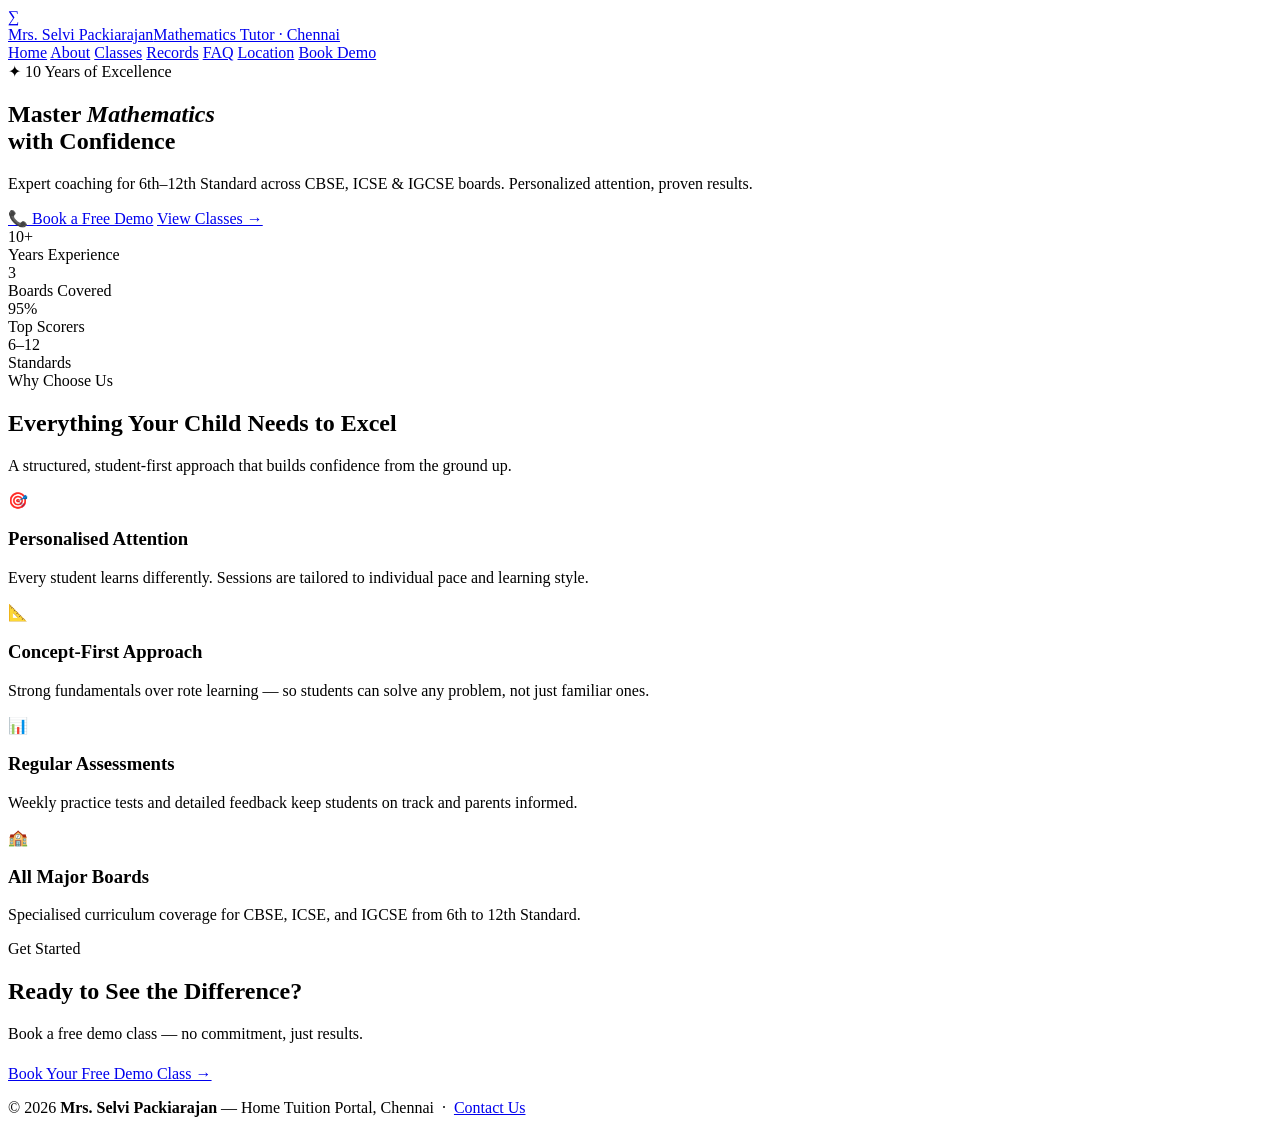
==== index.html @ a9583abf "Add files via upload" ====
<!DOCTYPE html>
<html lang="en">
<head>
  <meta charset="UTF-8">
  <meta name="viewport" content="width=device-width, initial-scale=1.0">
  <title>Home Tuition — Expert Mathematics (6th–12th)</title>
  <link rel="stylesheet" href="css/style.css">
</head>
<body>

<header>
  <div class="header-inner">
    <a class="site-brand" href="index.html">
      <div class="brand-icon">∑</div>
      <div class="brand-text">Mrs. Selvi Packiarajan<span>Mathematics Tutor · Chennai</span></div>
    </a>
    <nav>
      <a href="index.html" class="active">Home</a>
      <a href="about.html">About</a>
      <a href="classes.html">Classes</a>
      <a href="records.html">Records</a>
      <a href="faq.html">FAQ</a>
      <a href="location.html">Location</a>
      <a href="contact.html" class="nav-cta">Book Demo</a>
    </nav>
  </div>
</header>

<section class="home-hero">
  <div class="hero-badge">✦ 10 Years of Excellence</div>
  <h1>Master <em>Mathematics</em><br>with Confidence</h1>
  <p>Expert coaching for 6th–12th Standard across CBSE, ICSE &amp; IGCSE boards. Personalized attention, proven results.</p>
  <div class="hero-btns">
    <a href="contact.html" class="btn btn-primary">📞 Book a Free Demo</a>
    <a href="classes.html" class="btn btn-outline">View Classes →</a>
  </div>
  <div class="stats-row">
    <div class="stat-item">
      <div class="stat-number">10+</div>
      <div class="stat-label">Years Experience</div>
    </div>
    <div class="stat-item">
      <div class="stat-number">3</div>
      <div class="stat-label">Boards Covered</div>
    </div>
    <div class="stat-item">
      <div class="stat-number">95%</div>
      <div class="stat-label">Top Scorers</div>
    </div>
    <div class="stat-item">
      <div class="stat-number">6–12</div>
      <div class="stat-label">Standards</div>
    </div>
  </div>
</section>

<main>
  <div class="text-center">
    <div class="section-label">Why Choose Us</div>
    <h2>Everything Your Child Needs to Excel</h2>
    <p>A structured, student-first approach that builds confidence from the ground up.</p>
  </div>

  <div class="feature-grid">
    <div class="feature-card">
      <div class="feature-icon">🎯</div>
      <h3>Personalised Attention</h3>
      <p>Every student learns differently. Sessions are tailored to individual pace and learning style.</p>
    </div>
    <div class="feature-card">
      <div class="feature-icon">📐</div>
      <h3>Concept-First Approach</h3>
      <p>Strong fundamentals over rote learning — so students can solve any problem, not just familiar ones.</p>
    </div>
    <div class="feature-card">
      <div class="feature-icon">📊</div>
      <h3>Regular Assessments</h3>
      <p>Weekly practice tests and detailed feedback keep students on track and parents informed.</p>
    </div>
    <div class="feature-card">
      <div class="feature-icon">🏫</div>
      <h3>All Major Boards</h3>
      <p>Specialised curriculum coverage for CBSE, ICSE, and IGCSE from 6th to 12th Standard.</p>
    </div>
  </div>

  <div class="divider"></div>

  <div class="text-center">
    <div class="section-label">Get Started</div>
    <h2>Ready to See the Difference?</h2>
    <p>Book a free demo class — no commitment, just results.</p>
    <div style="margin-top:22px;">
      <a href="contact.html" class="cta">Book Your Free Demo Class →</a>
    </div>
  </div>
</main>

<footer>
  <p>&copy; 2026 <strong>Mrs. Selvi Packiarajan</strong> — Home Tuition Portal, Chennai &nbsp;·&nbsp; <a href="contact.html">Contact Us</a></p>
</footer>

</body>
</html>
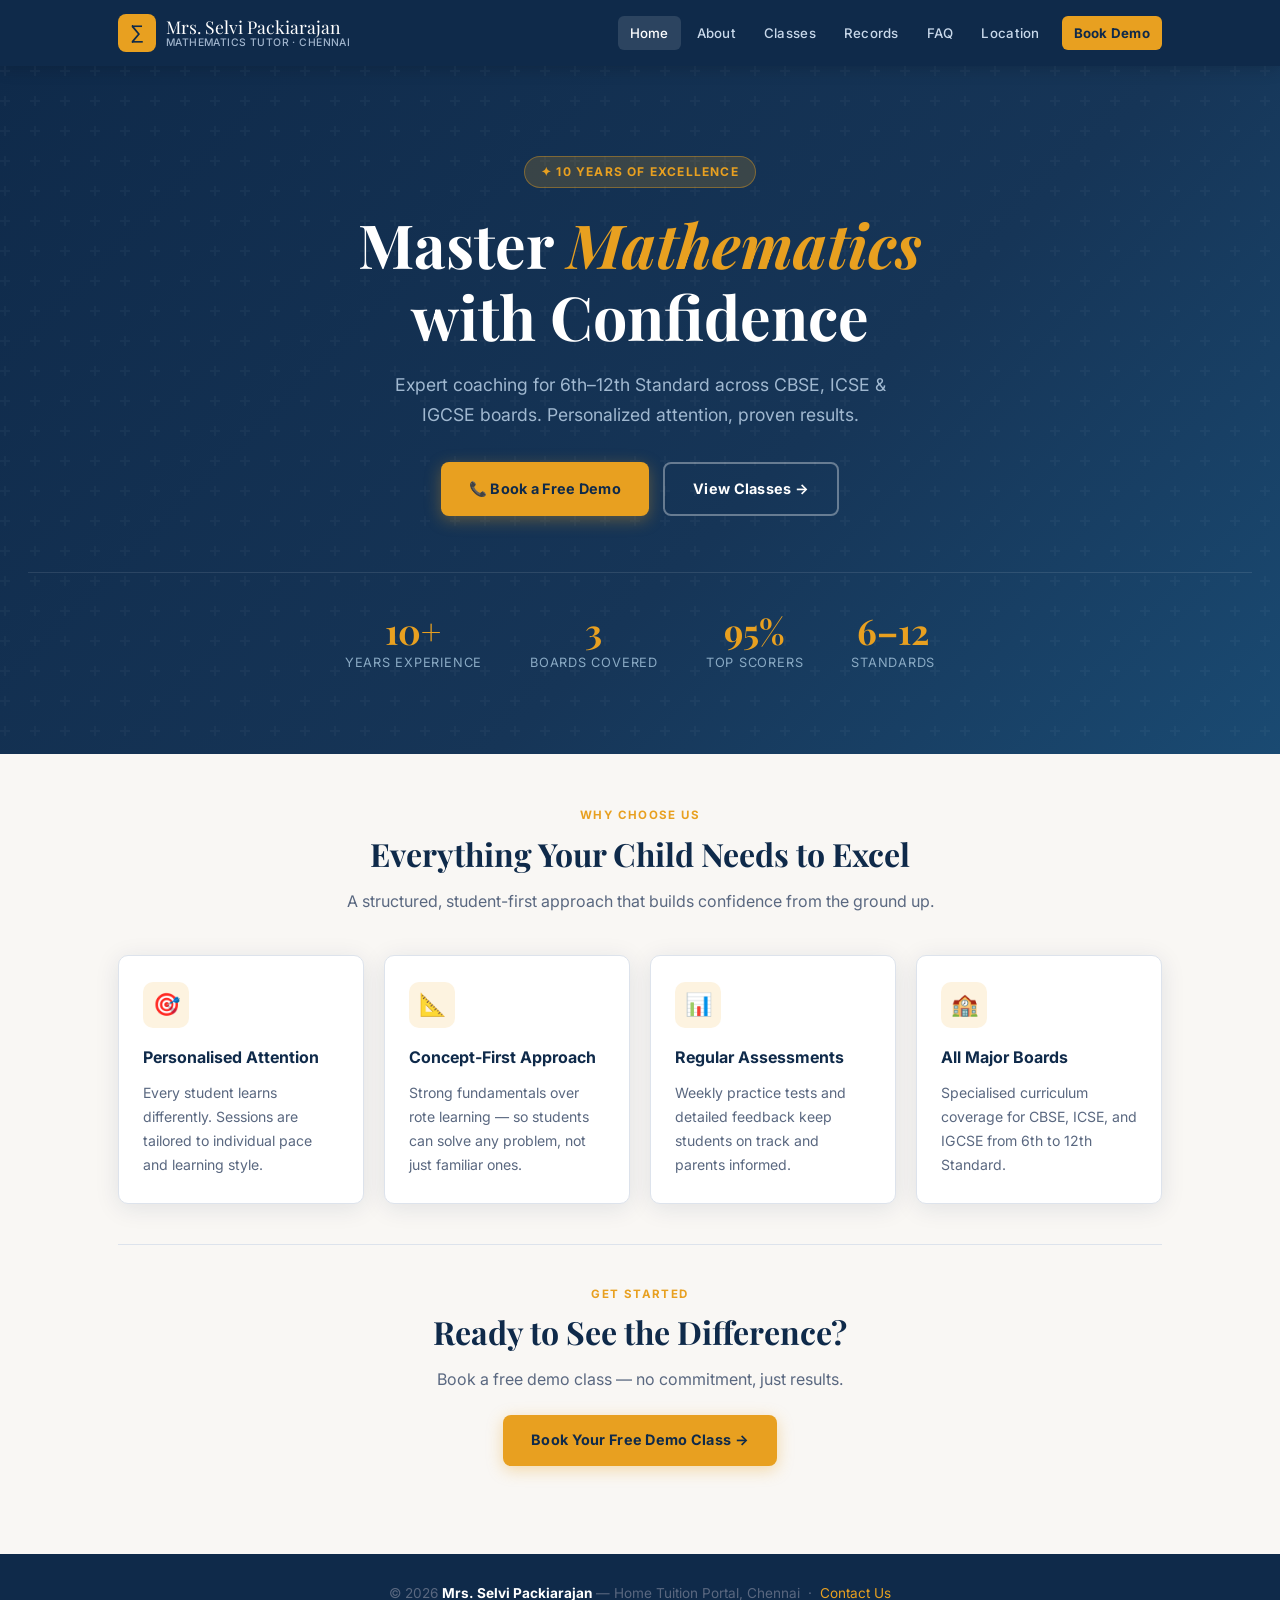
==== commit 9e4391a3: "Add files via upload" ====
--- a/index.html
+++ b/index.html
@@ -5,7 +5,10 @@
   <meta name="viewport" content="width=device-width, initial-scale=1.0">
   <title>Home Tuition — Expert Mathematics (6th–12th)</title>
   <link rel="stylesheet" href="css/style.css">
+  <meta name="google-site-verification" content="FLEAMFKAL4v6dpOuo_9JaI5c-h4it4cMvI-I-EvUpeE" />
 </head>
+
+
 <body>
 
 <header>
--- a/css/style.css
+++ b/css/style.css
@@ -0,0 +1,648 @@
+/* ============================================================
+   HOME TUITION PORTAL — Style Sheet
+   Palette: Deep navy · Chalk white · Warm amber · Soft sage
+   Typefaces: Playfair Display (headings) · Inter (body)
+   ============================================================ */
+
+@import url('https://fonts.googleapis.com/css2?family=Playfair+Display:ital,wght@0,600;0,700;1,600&family=Inter:wght@400;500;600;700&display=swap');
+
+/* ── Tokens ──────────────────────────────────────────────── */
+:root {
+  --navy:    #0f2a4a;
+  --navy-lt: #1a3d6b;
+  --amber:   #e8a020;
+  --amber-lt:#fdf3e0;
+  --sage:    #e8f0e4;
+  --chalk:   #f9f7f4;
+  --text:    #1a2336;
+  --muted:   #5a6880;
+  --border:  #dde3ec;
+  --white:   #ffffff;
+  --radius:  10px;
+  --shadow:  0 4px 24px rgba(15,42,74,.10);
+}
+
+/* ── Reset ───────────────────────────────────────────────── */
+*, *::before, *::after { box-sizing: border-box; margin: 0; padding: 0; }
+html { scroll-behavior: smooth; }
+body {
+  font-family: 'Inter', sans-serif;
+  background: var(--chalk);
+  color: var(--text);
+  font-size: 16px;
+  line-height: 1.7;
+}
+img { max-width: 100%; display: block; }
+a { color: var(--navy); text-decoration: none; }
+
+/* ── Header / Nav ────────────────────────────────────────── */
+header {
+  background: var(--navy);
+  position: sticky;
+  top: 0;
+  z-index: 100;
+  box-shadow: 0 2px 16px rgba(0,0,0,.18);
+}
+.header-inner {
+  max-width: 1100px;
+  margin: 0 auto;
+  padding: 0 28px;
+  display: flex;
+  align-items: center;
+  justify-content: space-between;
+  gap: 16px;
+  min-height: 66px;
+}
+.site-brand {
+  display: flex;
+  align-items: center;
+  gap: 10px;
+  text-decoration: none;
+}
+.brand-icon {
+  width: 38px; height: 38px;
+  background: var(--amber);
+  border-radius: 8px;
+  display: flex; align-items: center; justify-content: center;
+  font-size: 20px;
+  flex-shrink: 0;
+}
+.brand-text {
+  font-family: 'Playfair Display', serif;
+  font-size: 1.1rem;
+  color: var(--white);
+  line-height: 1.2;
+}
+.brand-text span { display: block; font-size: 0.65rem; font-family: 'Inter',sans-serif; color: #a0b4cc; font-weight: 500; letter-spacing:.04em; text-transform:uppercase; }
+
+nav { display: flex; align-items: center; gap: 4px; flex-wrap: wrap; }
+nav a {
+  color: #c8d8ea;
+  font-size: 0.83rem;
+  font-weight: 500;
+  padding: 6px 12px;
+  border-radius: 6px;
+  transition: background .18s, color .18s;
+  letter-spacing: .02em;
+}
+nav a:hover, nav a.active {
+  background: rgba(255,255,255,.12);
+  color: var(--white);
+}
+nav a.nav-cta {
+  background: var(--amber);
+  color: var(--navy);
+  font-weight: 700;
+  margin-left: 6px;
+}
+nav a.nav-cta:hover { background: #f0b030; }
+
+/* ── Page Hero ───────────────────────────────────────────── */
+.page-hero {
+  background: linear-gradient(135deg, var(--navy) 0%, var(--navy-lt) 100%);
+  padding: 56px 28px 48px;
+  text-align: center;
+  position: relative;
+  overflow: hidden;
+}
+.page-hero::before {
+  content: '';
+  position: absolute; inset: 0;
+  background: url("data:image/svg+xml,%3Csvg width='60' height='60' viewBox='0 0 60 60' xmlns='http://www.w3.org/2000/svg'%3E%3Cg fill='none' fill-rule='evenodd'%3E%3Cg fill='%23ffffff' fill-opacity='0.03'%3E%3Cpath d='M36 34v-4h-2v4h-4v2h4v4h2v-4h4v-2h-4zm0-30V0h-2v4h-4v2h4v4h2V6h4V4h-4zM6 34v-4H4v4H0v2h4v4h2v-4h4v-2H6zM6 4V0H4v4H0v2h4v4h2V6h4V4H6z'/%3E%3C/g%3E%3C/g%3E%3C/svg%3E");
+}
+.page-hero h1 {
+  font-family: 'Playfair Display', serif;
+  font-size: clamp(1.8rem, 4vw, 2.8rem);
+  color: var(--white);
+  position: relative;
+  margin-bottom: 10px;
+}
+.page-hero p {
+  color: #a0b8d0;
+  font-size: 1.05rem;
+  position: relative;
+  max-width: 560px;
+  margin: 0 auto;
+}
+.hero-bar {
+  width: 52px; height: 3px;
+  background: var(--amber);
+  border-radius: 2px;
+  margin: 14px auto 0;
+  position: relative;
+}
+
+/* ── Home Hero (index.html only) ─────────────────────────── */
+.home-hero {
+  background: linear-gradient(135deg, var(--navy) 0%, #163557 60%, #1a4a72 100%);
+  padding: 90px 28px 80px;
+  text-align: center;
+  position: relative;
+  overflow: hidden;
+}
+.home-hero::before {
+  content: '';
+  position: absolute; inset: 0;
+  background: url("data:image/svg+xml,%3Csvg width='60' height='60' viewBox='0 0 60 60' xmlns='http://www.w3.org/2000/svg'%3E%3Cg fill='none' fill-rule='evenodd'%3E%3Cg fill='%23ffffff' fill-opacity='0.03'%3E%3Cpath d='M36 34v-4h-2v4h-4v2h4v4h2v-4h4v-2h-4zm0-30V0h-2v4h-4v2h4v4h2V6h4V4h-4zM6 34v-4H4v4H0v2h4v4h2v-4h4v-2H6zM6 4V0H4v4H0v2h4v4h2V6h4V4H6z'/%3E%3C/g%3E%3C/g%3E%3C/svg%3E");
+}
+.hero-badge {
+  display: inline-block;
+  background: rgba(232,160,32,.18);
+  border: 1px solid rgba(232,160,32,.4);
+  color: var(--amber);
+  font-size: 0.75rem;
+  font-weight: 700;
+  letter-spacing: .1em;
+  text-transform: uppercase;
+  padding: 5px 16px;
+  border-radius: 99px;
+  margin-bottom: 20px;
+  position: relative;
+}
+.home-hero h1 {
+  font-family: 'Playfair Display', serif;
+  font-size: clamp(2.2rem, 5vw, 3.8rem);
+  color: var(--white);
+  line-height: 1.18;
+  position: relative;
+  margin-bottom: 18px;
+  max-width: 720px;
+  margin-left: auto;
+  margin-right: auto;
+}
+.home-hero h1 em {
+  font-style: italic;
+  color: var(--amber);
+}
+.home-hero p {
+  color: #a0b8d0;
+  font-size: 1.1rem;
+  max-width: 520px;
+  margin: 0 auto 32px;
+  position: relative;
+}
+.hero-btns { display: flex; gap: 14px; justify-content: center; flex-wrap: wrap; position: relative; }
+
+.stats-row {
+  display: flex;
+  justify-content: center;
+  gap: 48px;
+  flex-wrap: wrap;
+  margin-top: 56px;
+  padding-top: 40px;
+  border-top: 1px solid rgba(255,255,255,.1);
+  position: relative;
+}
+.stat-item { text-align: center; }
+.stat-number {
+  font-family: 'Playfair Display', serif;
+  font-size: 2.2rem;
+  font-weight: 700;
+  color: var(--amber);
+  line-height: 1;
+}
+.stat-label { font-size: 0.8rem; color: #8aaac4; text-transform: uppercase; letter-spacing: .06em; margin-top: 4px; }
+
+/* ── Main layout ─────────────────────────────────────────── */
+main {
+  max-width: 1100px;
+  margin: 0 auto;
+  padding: 52px 28px 64px;
+}
+
+/* ── Section headings ────────────────────────────────────── */
+.section-label {
+  font-size: 0.72rem;
+  font-weight: 700;
+  letter-spacing: .12em;
+  text-transform: uppercase;
+  color: var(--amber);
+  margin-bottom: 8px;
+}
+h2 {
+  font-family: 'Playfair Display', serif;
+  font-size: clamp(1.5rem, 3vw, 2rem);
+  color: var(--navy);
+  margin-bottom: 14px;
+  line-height: 1.25;
+}
+h3 {
+  font-size: 1.05rem;
+  font-weight: 700;
+  color: var(--navy);
+  margin-bottom: 10px;
+  margin-top: 28px;
+}
+p { color: var(--muted); margin-bottom: 14px; }
+
+/* ── Cards ───────────────────────────────────────────────── */
+.card {
+  background: var(--white);
+  border: 1px solid var(--border);
+  border-radius: var(--radius);
+  padding: 28px;
+  box-shadow: var(--shadow);
+}
+
+/* ── Buttons ─────────────────────────────────────────────── */
+.btn, .cta {
+  display: inline-flex;
+  align-items: center;
+  gap: 7px;
+  padding: 13px 28px;
+  border-radius: 8px;
+  font-family: 'Inter', sans-serif;
+  font-size: 0.9rem;
+  font-weight: 700;
+  letter-spacing: .02em;
+  cursor: pointer;
+  transition: transform .15s, box-shadow .15s, background .15s;
+  text-decoration: none;
+  border: none;
+}
+.btn-primary, .cta {
+  background: var(--amber);
+  color: var(--navy);
+  box-shadow: 0 4px 16px rgba(232,160,32,.35);
+}
+.btn-primary:hover, .cta:hover {
+  background: #f0b030;
+  transform: translateY(-2px);
+  box-shadow: 0 6px 20px rgba(232,160,32,.45);
+}
+.btn-outline {
+  background: transparent;
+  color: var(--white);
+  border: 2px solid rgba(255,255,255,.35);
+}
+.btn-outline:hover {
+  background: rgba(255,255,255,.1);
+  border-color: rgba(255,255,255,.6);
+  transform: translateY(-2px);
+}
+
+/* ── Feature grid (home) ─────────────────────────────────── */
+.feature-grid {
+  display: grid;
+  grid-template-columns: repeat(auto-fit, minmax(240px, 1fr));
+  gap: 20px;
+  margin-top: 40px;
+}
+.feature-card {
+  background: var(--white);
+  border: 1px solid var(--border);
+  border-radius: var(--radius);
+  padding: 26px 24px;
+  box-shadow: var(--shadow);
+  transition: transform .2s, box-shadow .2s;
+}
+.feature-card:hover { transform: translateY(-4px); box-shadow: 0 10px 32px rgba(15,42,74,.14); }
+.feature-icon {
+  width: 46px; height: 46px;
+  background: var(--amber-lt);
+  border-radius: 10px;
+  display: flex; align-items: center; justify-content: center;
+  font-size: 22px;
+  margin-bottom: 16px;
+}
+.feature-card h3 { margin-top: 0; font-size: 1rem; }
+.feature-card p { font-size: 0.88rem; margin-bottom: 0; }
+
+/* ── Classes / Boards ────────────────────────────────────── */
+.boards-grid {
+  display: grid;
+  grid-template-columns: repeat(auto-fit, minmax(280px, 1fr));
+  gap: 22px;
+  margin-top: 32px;
+}
+.board-card {
+  background: var(--white);
+  border: 1px solid var(--border);
+  border-radius: var(--radius);
+  overflow: hidden;
+  box-shadow: var(--shadow);
+  transition: transform .2s;
+}
+.board-card:hover { transform: translateY(-3px); }
+.board-card-head {
+  background: var(--navy);
+  padding: 18px 22px;
+  display: flex; align-items: center; gap: 12px;
+}
+.board-badge {
+  background: var(--amber);
+  color: var(--navy);
+  font-size: 0.72rem;
+  font-weight: 800;
+  padding: 3px 10px;
+  border-radius: 99px;
+  letter-spacing: .06em;
+  text-transform: uppercase;
+}
+.board-card-head h3 {
+  color: var(--white);
+  margin: 0;
+  font-size: 0.95rem;
+}
+.board-card-body { padding: 20px 22px; }
+.board-level {
+  margin-bottom: 12px;
+  padding-bottom: 12px;
+  border-bottom: 1px solid var(--border);
+}
+.board-level:last-child { margin-bottom: 0; padding-bottom: 0; border-bottom: none; }
+.level-tag {
+  display: inline-block;
+  background: var(--sage);
+  color: var(--navy);
+  font-size: 0.72rem;
+  font-weight: 700;
+  padding: 2px 10px;
+  border-radius: 99px;
+  margin-bottom: 6px;
+}
+.board-level p { font-size: 0.85rem; margin: 0; }
+
+/* ── About page ──────────────────────────────────────────── */
+.about-grid {
+  display: grid;
+  grid-template-columns: 1fr 1fr;
+  gap: 40px;
+  align-items: start;
+  margin-top: 32px;
+}
+.method-list { list-style: none; margin-top: 10px; }
+.method-list li {
+  display: flex; align-items: flex-start; gap: 12px;
+  padding: 12px 0;
+  border-bottom: 1px solid var(--border);
+  font-size: 0.93rem;
+  color: var(--muted);
+}
+.method-list li:last-child { border-bottom: none; }
+.method-list li::before {
+  content: '✓';
+  width: 22px; height: 22px;
+  background: var(--amber-lt);
+  color: var(--amber);
+  border-radius: 50%;
+  display: flex; align-items: center; justify-content: center;
+  font-size: 0.75rem;
+  font-weight: 800;
+  flex-shrink: 0;
+  margin-top: 1px;
+}
+.highlight-box {
+  background: var(--navy);
+  border-radius: var(--radius);
+  padding: 32px;
+  color: var(--white);
+}
+.highlight-box h3 { color: var(--amber); margin-top: 0; }
+.highlight-box p { color: #a0b8d0; margin-bottom: 8px; font-size: 0.9rem; }
+.exp-number {
+  font-family: 'Playfair Display', serif;
+  font-size: 3.5rem;
+  font-weight: 700;
+  color: var(--amber);
+  line-height: 1;
+  margin-bottom: 6px;
+}
+
+/* ── Records / Table ─────────────────────────────────────── */
+.table-wrap {
+  overflow-x: auto;
+  border-radius: var(--radius);
+  box-shadow: var(--shadow);
+  margin-top: 24px;
+  border: 1px solid var(--border);
+}
+table {
+  width: 100%;
+  border-collapse: collapse;
+  font-size: 0.9rem;
+}
+thead {
+  background: var(--navy);
+  color: var(--white);
+}
+thead th {
+  padding: 14px 18px;
+  text-align: left;
+  font-size: 0.78rem;
+  font-weight: 700;
+  letter-spacing: .06em;
+  text-transform: uppercase;
+  white-space: nowrap;
+}
+tbody tr { border-bottom: 1px solid var(--border); transition: background .15s; }
+tbody tr:last-child { border-bottom: none; }
+tbody tr:hover { background: var(--sage); }
+tbody td { padding: 14px 18px; color: var(--text); }
+.result-badge {
+  background: #e8f5e9;
+  color: #2e7d32;
+  border: 1px solid #a5d6a7;
+  padding: 3px 10px;
+  border-radius: 99px;
+  font-size: 0.78rem;
+  font-weight: 700;
+  white-space: nowrap;
+}
+.board-pill {
+  padding: 3px 10px;
+  border-radius: 99px;
+  font-size: 0.75rem;
+  font-weight: 700;
+}
+.board-cbse  { background: #e3f2fd; color: #1565c0; }
+.board-icse  { background: #fce4ec; color: #880e4f; }
+.board-igcse { background: #f3e5f5; color: #6a1b9a; }
+
+/* ── Testimonials ────────────────────────────────────────── */
+.testimonials-grid {
+  display: grid;
+  grid-template-columns: repeat(auto-fit, minmax(280px, 1fr));
+  gap: 20px;
+  margin-top: 28px;
+}
+.testimonial-card {
+  background: var(--white);
+  border: 1px solid var(--border);
+  border-radius: var(--radius);
+  padding: 24px;
+  box-shadow: var(--shadow);
+  position: relative;
+}
+.testimonial-card::before {
+  content: '\201C';
+  font-family: 'Playfair Display', serif;
+  font-size: 4rem;
+  color: var(--amber);
+  position: absolute;
+  top: 8px; left: 18px;
+  line-height: 1;
+  opacity: .6;
+}
+.testimonial-card p {
+  font-size: 0.92rem;
+  color: var(--text);
+  margin: 20px 0 14px;
+  font-style: italic;
+}
+.testimonial-author { font-size: 0.82rem; font-weight: 700; color: var(--navy); }
+
+/* ── Contact ─────────────────────────────────────────────── */
+.contact-grid {
+  display: grid;
+  grid-template-columns: 1fr 1.4fr;
+  gap: 36px;
+  margin-top: 32px;
+}
+.contact-info-card {
+  background: var(--navy);
+  border-radius: var(--radius);
+  padding: 32px;
+  color: var(--white);
+}
+.contact-info-card h3 { color: var(--amber); margin-top: 0; }
+.contact-row {
+  display: flex; align-items: flex-start; gap: 14px;
+  margin-bottom: 20px;
+}
+.contact-icon {
+  width: 38px; height: 38px;
+  background: rgba(232,160,32,.15);
+  border-radius: 8px;
+  display: flex; align-items: center; justify-content: center;
+  font-size: 17px;
+  flex-shrink: 0;
+}
+.contact-detail { font-size: 0.88rem; }
+.contact-detail strong { display: block; color: #a0b8d0; font-size: 0.72rem; text-transform: uppercase; letter-spacing: .06em; margin-bottom: 2px; }
+.contact-detail a { color: var(--white); font-weight: 500; }
+.contact-detail a:hover { color: var(--amber); }
+
+/* ── Form ────────────────────────────────────────────────── */
+.form-card {
+  background: var(--white);
+  border: 1px solid var(--border);
+  border-radius: var(--radius);
+  padding: 32px;
+  box-shadow: var(--shadow);
+}
+.form-card h3 { margin-top: 0; }
+.form-group { margin-bottom: 20px; }
+.form-group label {
+  display: block;
+  font-size: 0.82rem;
+  font-weight: 700;
+  color: var(--navy);
+  margin-bottom: 6px;
+  letter-spacing: .02em;
+}
+.form-group input,
+.form-group textarea,
+.form-group select {
+  width: 100%;
+  padding: 11px 14px;
+  border: 1.5px solid var(--border);
+  border-radius: 8px;
+  font-family: 'Inter', sans-serif;
+  font-size: 0.9rem;
+  color: var(--text);
+  background: var(--chalk);
+  transition: border-color .18s, box-shadow .18s;
+  outline: none;
+}
+.form-group input:focus,
+.form-group textarea:focus {
+  border-color: var(--navy);
+  box-shadow: 0 0 0 3px rgba(15,42,74,.1);
+  background: var(--white);
+}
+.form-group textarea { resize: vertical; min-height: 120px; }
+.form-row { display: grid; grid-template-columns: 1fr 1fr; gap: 16px; }
+
+/* ── FAQ ─────────────────────────────────────────────────── */
+.faq-list { margin-top: 28px; display: flex; flex-direction: column; gap: 14px; }
+.faq-item {
+  background: var(--white);
+  border: 1px solid var(--border);
+  border-radius: var(--radius);
+  overflow: hidden;
+  box-shadow: 0 2px 8px rgba(15,42,74,.06);
+}
+.faq-question {
+  padding: 18px 22px;
+  font-weight: 700;
+  font-size: 0.95rem;
+  color: var(--navy);
+  cursor: pointer;
+  display: flex;
+  align-items: center;
+  justify-content: space-between;
+  gap: 12px;
+  user-select: none;
+}
+.faq-question::after {
+  content: '+';
+  font-size: 1.3rem;
+  color: var(--amber);
+  font-weight: 400;
+  flex-shrink: 0;
+  transition: transform .25s;
+}
+.faq-item.open .faq-question::after { transform: rotate(45deg); }
+.faq-answer {
+  max-height: 0;
+  overflow: hidden;
+  transition: max-height .3s ease, padding .3s ease;
+  padding: 0 22px;
+}
+.faq-item.open .faq-answer { max-height: 200px; padding: 0 22px 18px; }
+.faq-answer p { margin: 0; font-size: 0.92rem; }
+
+/* ── Location page ───────────────────────────────────────── */
+.location-wrap {
+  background: var(--white);
+  border: 1px solid var(--border);
+  border-radius: var(--radius);
+  overflow: hidden;
+  box-shadow: var(--shadow);
+  margin-top: 28px;
+}
+.location-wrap iframe { display: block; width: 100%; height: 420px; border: none; }
+
+/* ── Footer ──────────────────────────────────────────────── */
+footer {
+  background: var(--navy);
+  color: #8aaac4;
+  text-align: center;
+  padding: 28px;
+  font-size: 0.85rem;
+  margin-top: 24px;
+}
+footer a { color: var(--amber); }
+footer strong { color: var(--white); }
+
+/* ── Utilities ───────────────────────────────────────────── */
+.mt-8  { margin-top: 8px; }
+.mt-16 { margin-top: 16px; }
+.mt-32 { margin-top: 32px; }
+.text-center { text-align: center; }
+.divider { height: 1px; background: var(--border); margin: 40px 0; }
+
+/* ── Responsive ──────────────────────────────────────────── */
+@media (max-width: 768px) {
+  .header-inner { flex-direction: column; padding: 14px 20px; gap: 10px; }
+  nav { justify-content: center; }
+  .about-grid, .contact-grid { grid-template-columns: 1fr; }
+  .form-row { grid-template-columns: 1fr; }
+  .stats-row { gap: 28px; }
+  main { padding: 36px 18px 48px; }
+}
+@media (max-width: 480px) {
+  .boards-grid, .feature-grid { grid-template-columns: 1fr; }
+  nav a { font-size: 0.78rem; padding: 5px 8px; }
+}
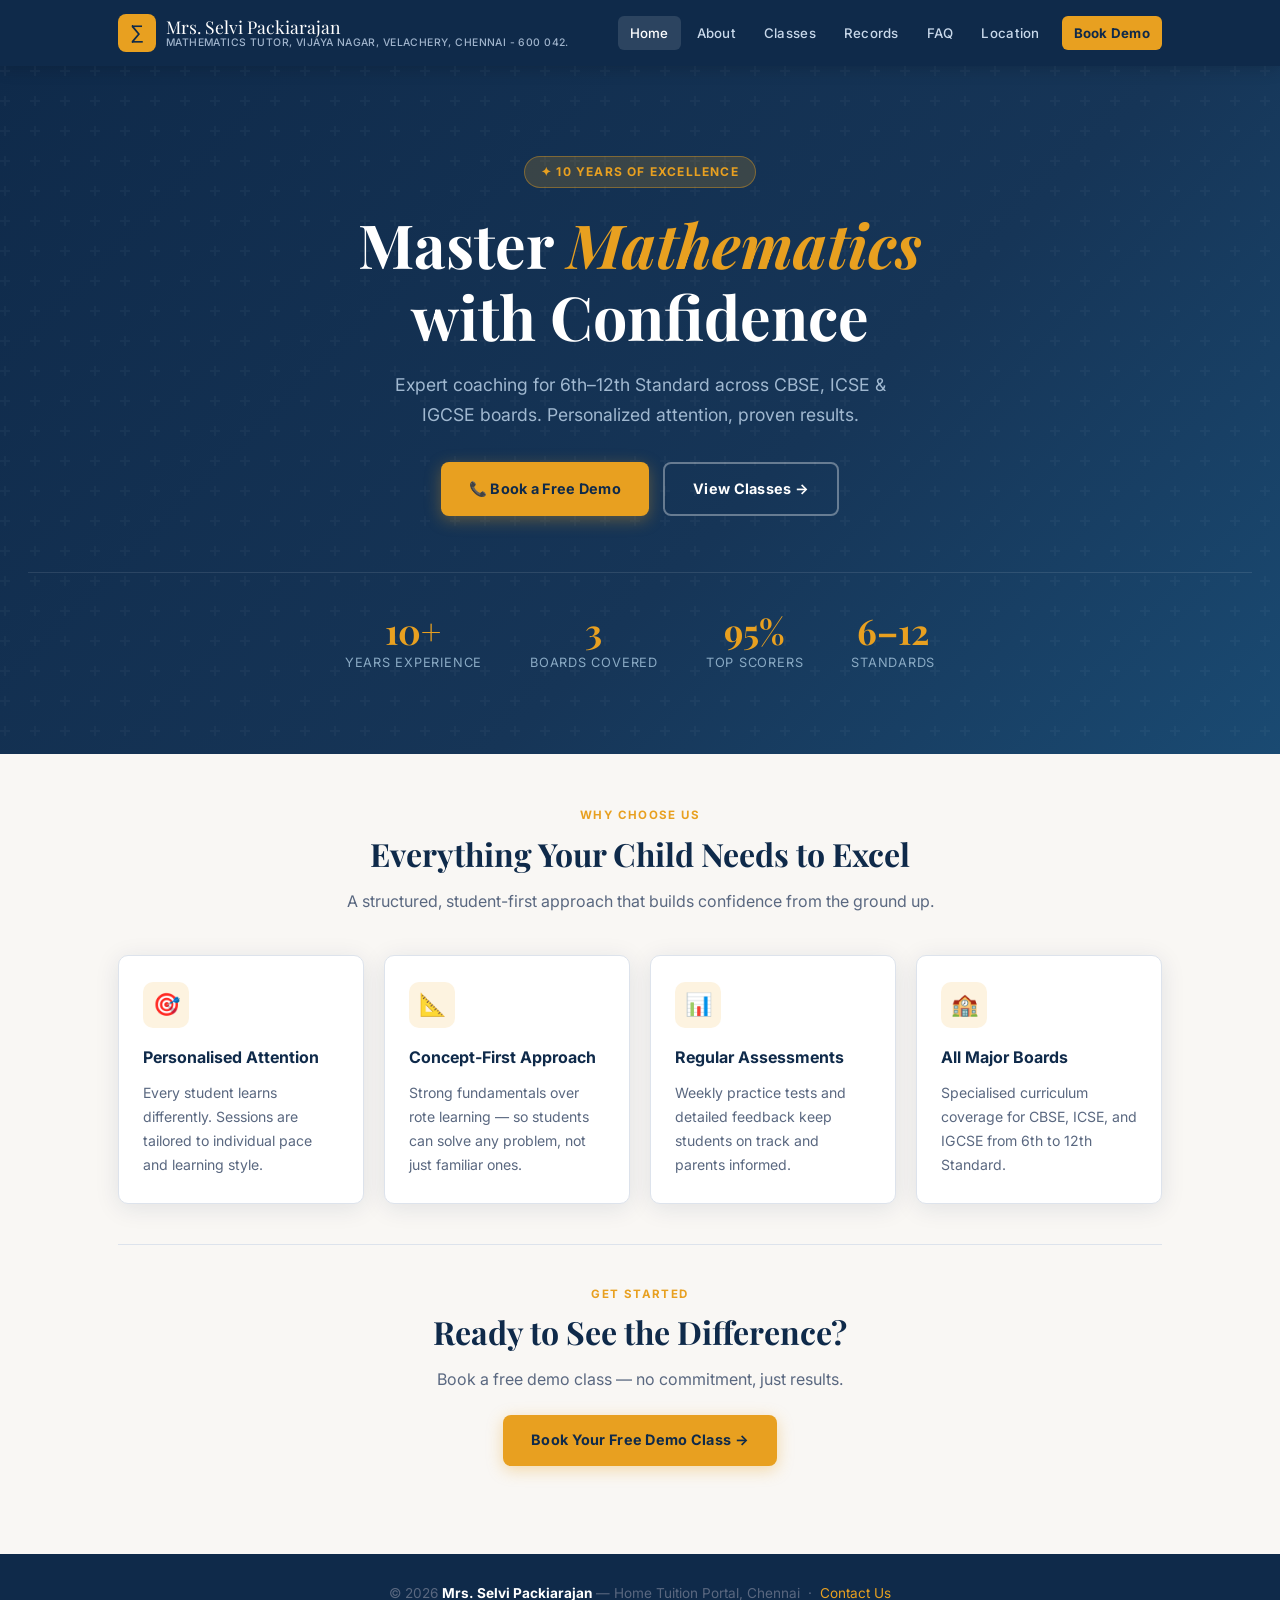
==== commit bf72a01e: "Add files via upload" ====
--- a/index.html
+++ b/index.html
@@ -4,8 +4,9 @@
   <meta charset="UTF-8">
   <meta name="viewport" content="width=device-width, initial-scale=1.0">
   <title>Home Tuition — Expert Mathematics (6th–12th)</title>
+
   <link rel="stylesheet" href="css/style.css">
-  <meta name="google-site-verification" content="FLEAMFKAL4v6dpOuo_9JaI5c-h4it4cMvI-I-EvUpeE" />
+
 </head>
 
 
@@ -15,7 +16,7 @@
   <div class="header-inner">
     <a class="site-brand" href="index.html">
       <div class="brand-icon">∑</div>
-      <div class="brand-text">Mrs. Selvi Packiarajan<span>Mathematics Tutor · Chennai</span></div>
+      <div class="brand-text">Mrs. Selvi Packiarajan<span>Mathematics Tutor, Vijaya Nagar, Velachery, Chennai - 600 042.</span></div>
     </a>
     <nav>
       <a href="index.html" class="active">Home</a>
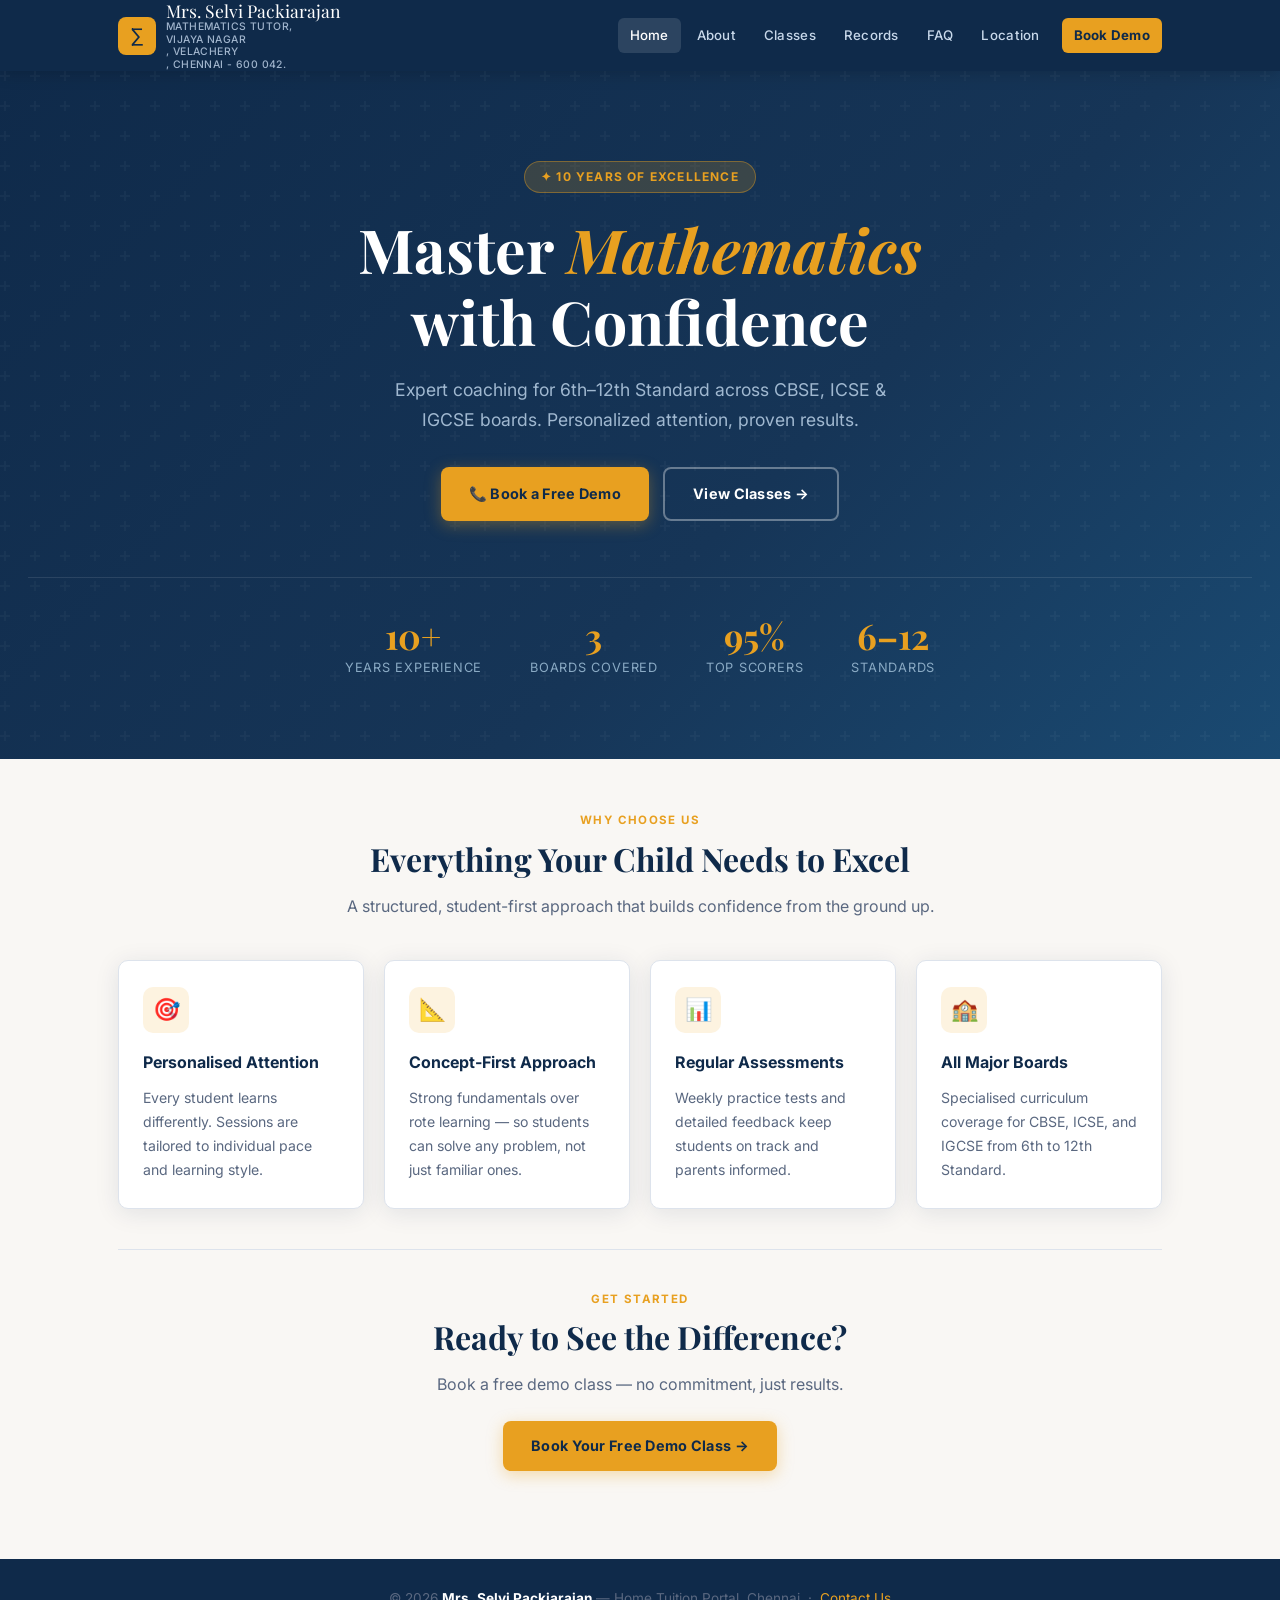
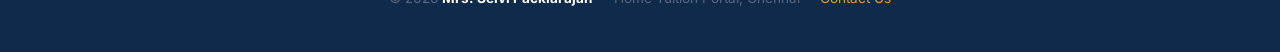
==== commit 75b4a8ed: "Add files via upload" ====
--- a/index.html
+++ b/index.html
@@ -16,7 +16,10 @@
   <div class="header-inner">
     <a class="site-brand" href="index.html">
       <div class="brand-icon">∑</div>
-      <div class="brand-text">Mrs. Selvi Packiarajan<span>Mathematics Tutor, Vijaya Nagar, Velachery, Chennai - 600 042.</span></div>
+      <div class="brand-text">Mrs. Selvi Packiarajan<span>Mathematics Tutor,<br>  
+                              Vijaya Nagar <br> , 
+                              Velachery <br>  , 
+                              Chennai - 600 042.</span></div>
     </a>
     <nav>
       <a href="index.html" class="active">Home</a>
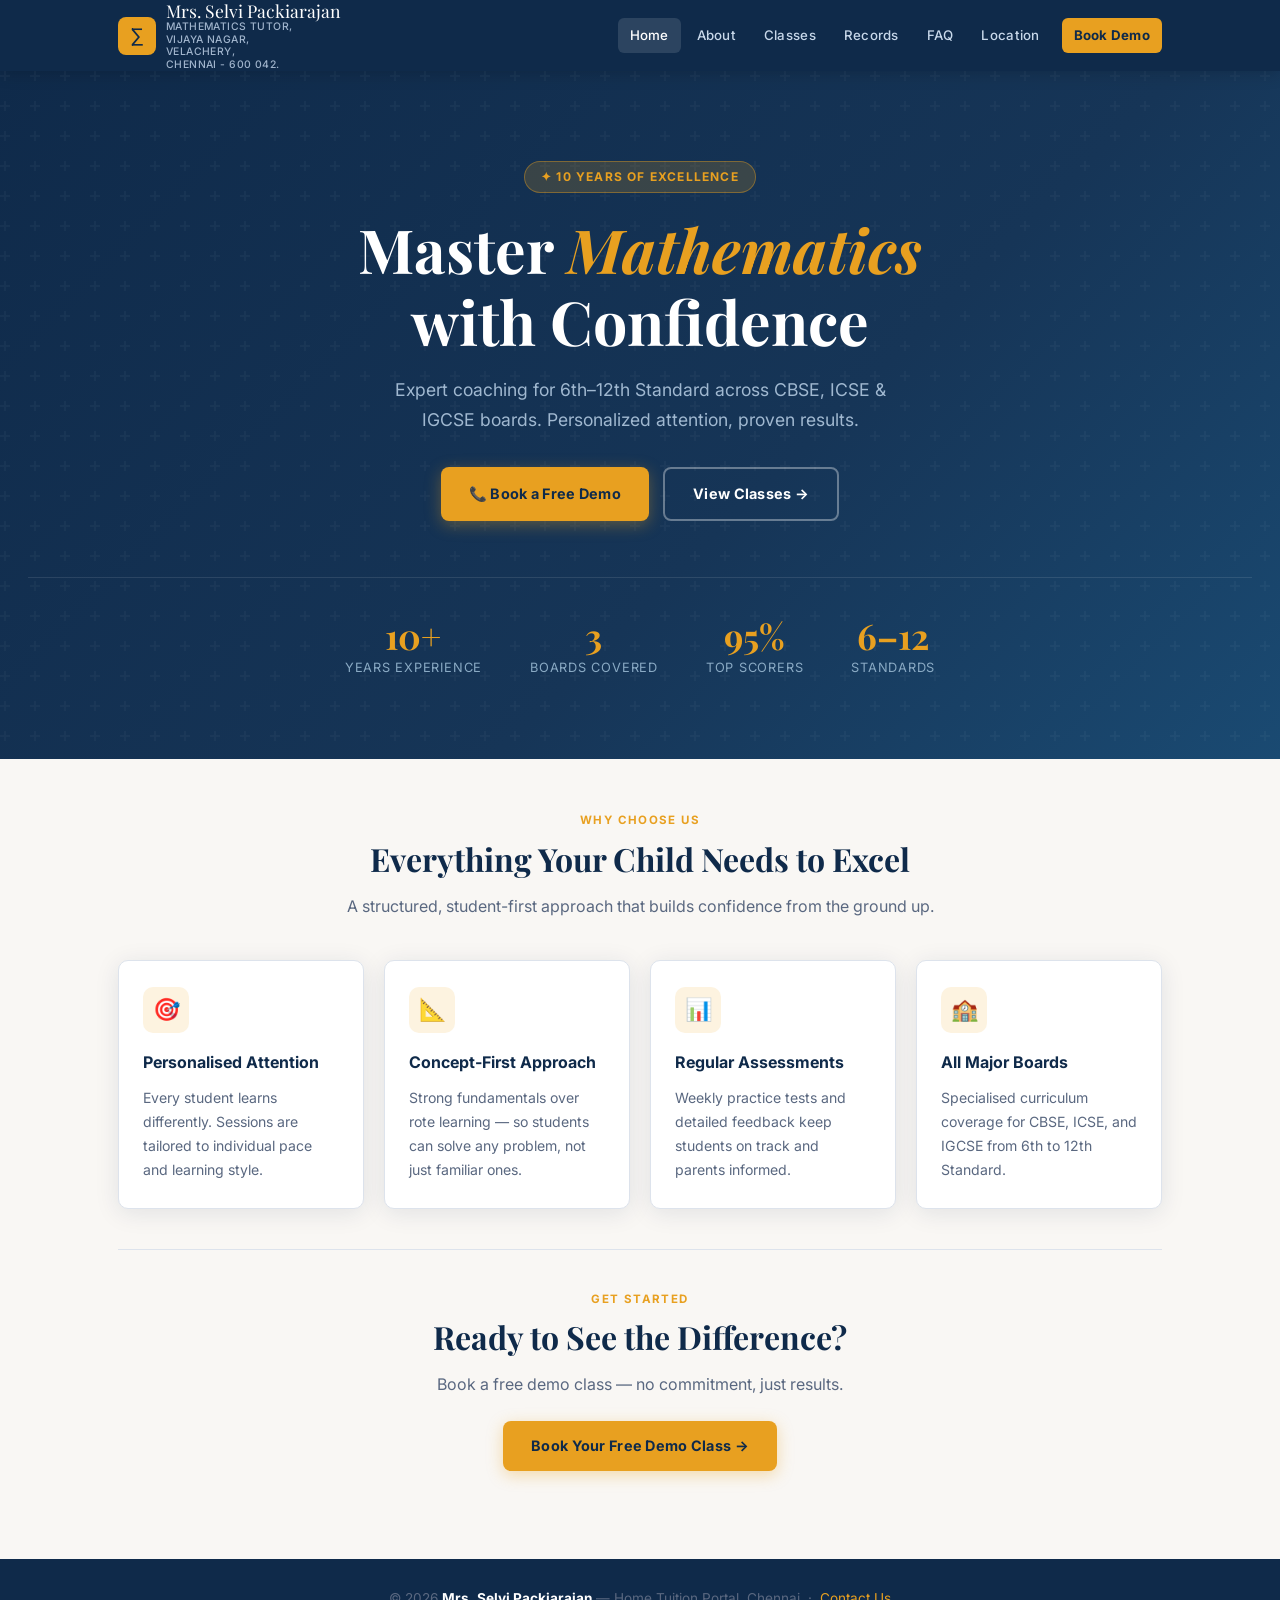
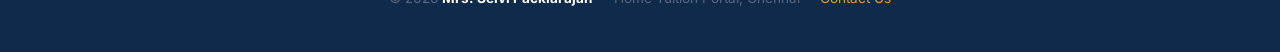
==== commit 49c5fd71: "Add files via upload" ====
--- a/index.html
+++ b/index.html
@@ -16,11 +16,16 @@
   <div class="header-inner">
     <a class="site-brand" href="index.html">
       <div class="brand-icon">∑</div>
-      <div class="brand-text">Mrs. Selvi Packiarajan<span>Mathematics Tutor,<br>  
-                              Vijaya Nagar <br> , 
-                              Velachery <br>  , 
-                              Chennai - 600 042.</span></div>
-    </a>
+      <div class="brand-text">
+  Mrs. Selvi Packiarajan<br>
+  <span>
+    Mathematics Tutor,<br>
+    Vijaya Nagar,<br>
+    Velachery,<br>
+    Chennai - 600 042.
+  </span>
+</div>
+
     <nav>
       <a href="index.html" class="active">Home</a>
       <a href="about.html">About</a>
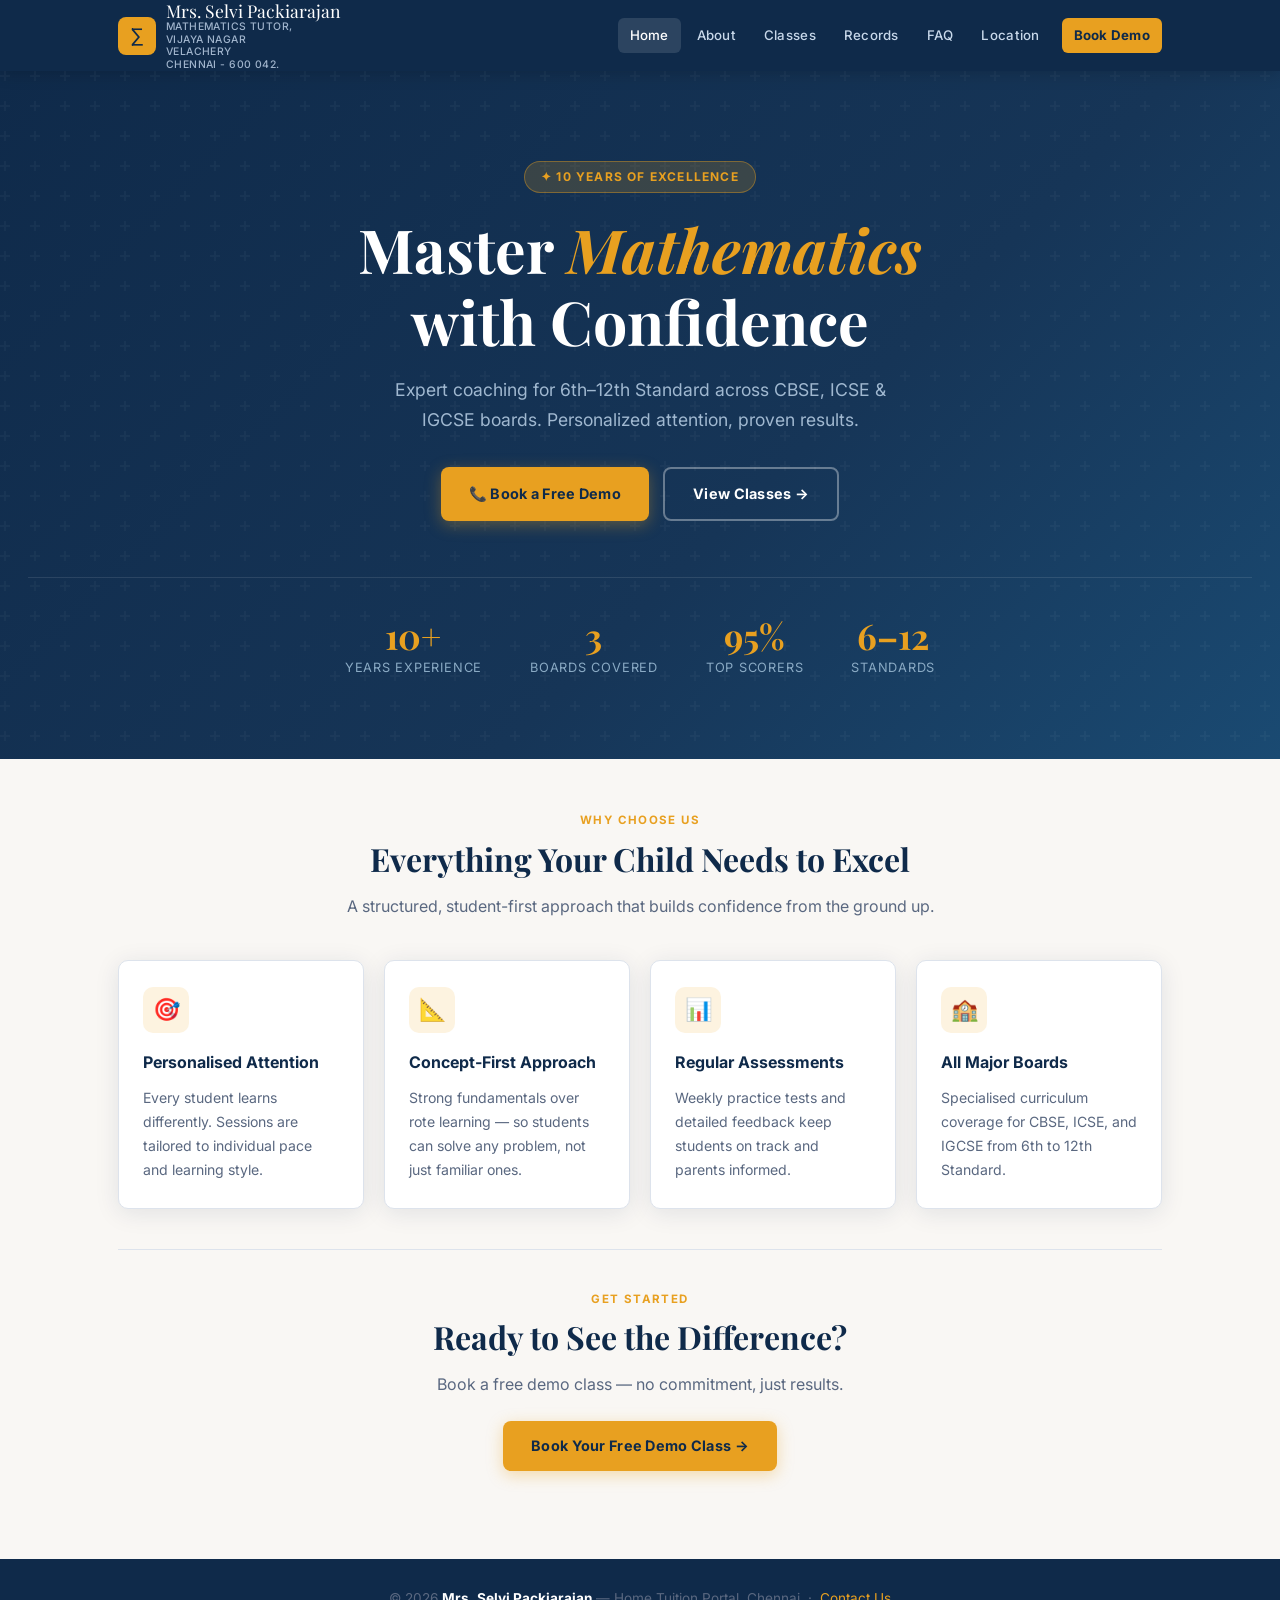
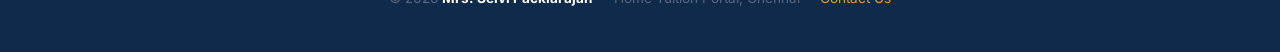
==== commit f6920a81: "Add files via upload" ====
--- a/index.html
+++ b/index.html
@@ -20,8 +20,8 @@
   Mrs. Selvi Packiarajan<br>
   <span>
     Mathematics Tutor,<br>
-    Vijaya Nagar,<br>
-    Velachery,<br>
+    Vijaya Nagar<br>
+    Velachery<br>
     Chennai - 600 042.
   </span>
 </div>
